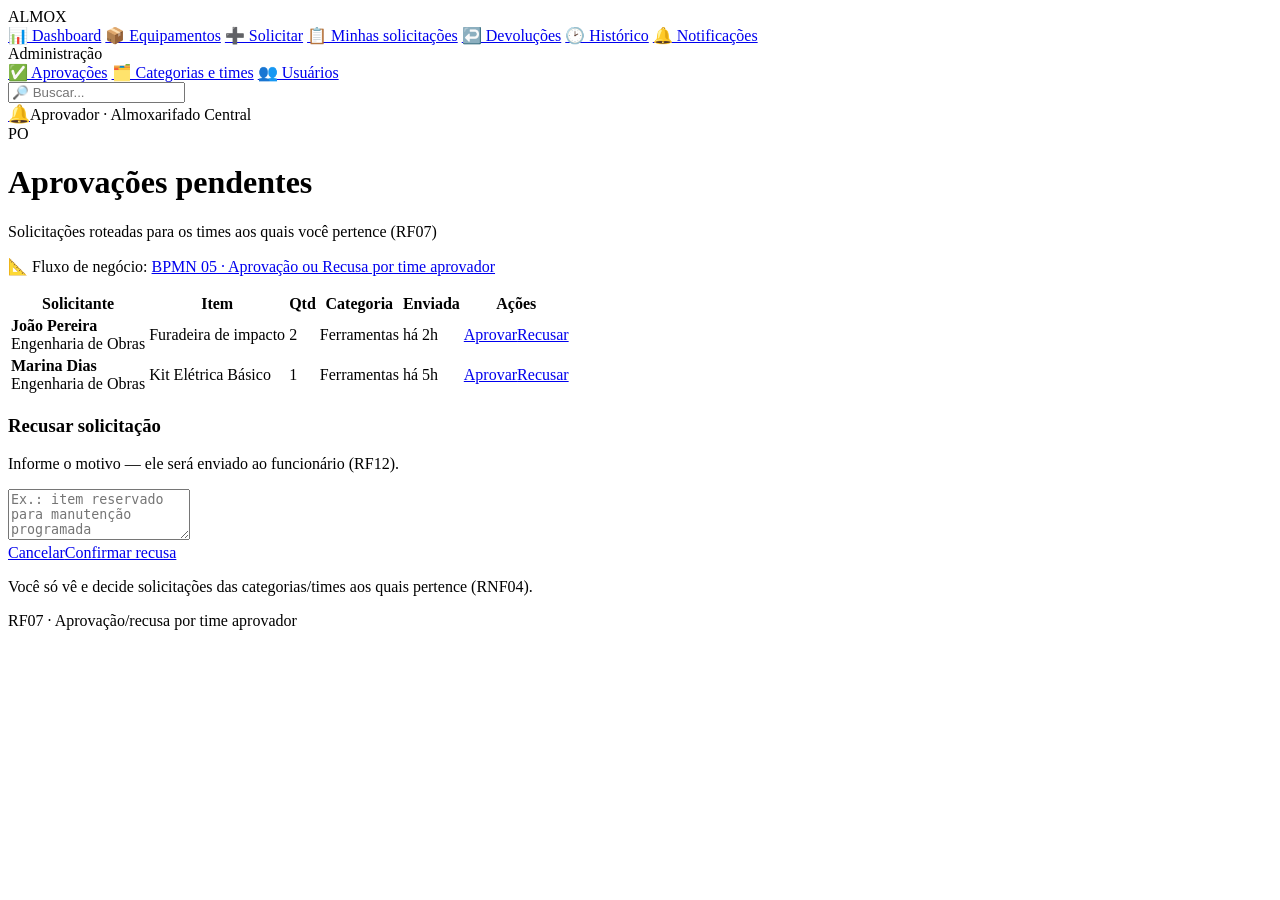
==== aprovacoes.html @ 72dbb970 "fix: add html" ====
﻿<!DOCTYPE html>
<html lang="pt-BR">
<head>
<meta charset="UTF-8">
<meta name="viewport" content="width=device-width, initial-scale=1.0">
<title>ALMOX Web · Aprovações (RF07)</title>
<link rel="stylesheet" href="../assets/style.css">
</head>
<body class="web">
<div class="shell">
  <nav class="sidebar">
    <div class="brand">ALMOX</div>
    <a href="dashboard.html">📊 Dashboard</a>
    <a href="equipamentos.html">📦 Equipamentos</a>
    <a href="solicitar.html">➕ Solicitar</a>
    <a href="minhas-solicitacoes.html">📋 Minhas solicitações</a>
    <a href="devolucoes.html">↩️ Devoluções</a>
    <a href="historico.html">🕑 Histórico</a>
    <a href="notificacoes.html">🔔 Notificações</a>
    <div class="group">Administração</div>
    <a href="aprovacoes.html" class="active">✅ Aprovações</a>
    <a href="categorias-times.html">🗂️ Categorias e times</a>
    <a href="usuarios.html">👥 Usuários</a>
  </nav>
  <div class="main">
    <header class="topbar">
      <input class="search" placeholder="🔎 Buscar...">
      <div class="row center"><a href="notificacoes.html" style="font-size:18px">🔔</a><span class="badge info">Aprovador · Almoxarifado Central</span><div class="avatar">PO</div></div>
    </header>
    <div class="content">
      <div class="pagehead"><h1>Aprovações pendentes</h1><p>Solicitações roteadas para os times aos quais você pertence (RF07)</p></div>
      <p class="bpmn-ref">📐 Fluxo de negócio: <a href="../bpmns/" target="_blank">BPMN 05 · Aprovação ou Recusa por time aprovador</a></p>

      <div class="card" style="padding:0">
        <table>
          <thead><tr><th>Solicitante</th><th>Item</th><th>Qtd</th><th>Categoria</th><th>Enviada</th><th>Ações</th></tr></thead>
          <tbody>
            <tr>
              <td><strong>João Pereira</strong><div class="small muted">Engenharia de Obras</div></td>
              <td>Furadeira de impacto</td><td>2</td><td>Ferramentas</td><td>há 2h</td>
              <td class="row"><a href="#" class="btn sm">Aprovar</a><a href="#" class="btn sm danger">Recusar</a></td>
            </tr>
            <tr>
              <td><strong>Marina Dias</strong><div class="small muted">Engenharia de Obras</div></td>
              <td>Kit Elétrica Básico</td><td>1</td><td>Ferramentas</td><td>há 5h</td>
              <td class="row"><a href="#" class="btn sm">Aprovar</a><a href="#" class="btn sm danger">Recusar</a></td>
            </tr>
          </tbody>
        </table>
      </div>

      <div class="card mt16" style="max-width:520px">
        <h3>Recusar solicitação</h3>
        <p class="small muted">Informe o motivo — ele será enviado ao funcionário (RF12).</p>
        <textarea rows="3" placeholder="Ex.: item reservado para manutenção programada"></textarea>
        <div class="row spread mt16"><a href="#" class="btn ghost">Cancelar</a><a href="#" class="btn danger">Confirmar recusa</a></div>
      </div>
      <p class="small muted mt16">Você só vê e decide solicitações das categorias/times aos quais pertence (RNF04).</p>
    </div>
  </div>
</div>
<div class="rf-tag">RF07 · Aprovação/recusa por time aprovador</div>
</body>
</html>
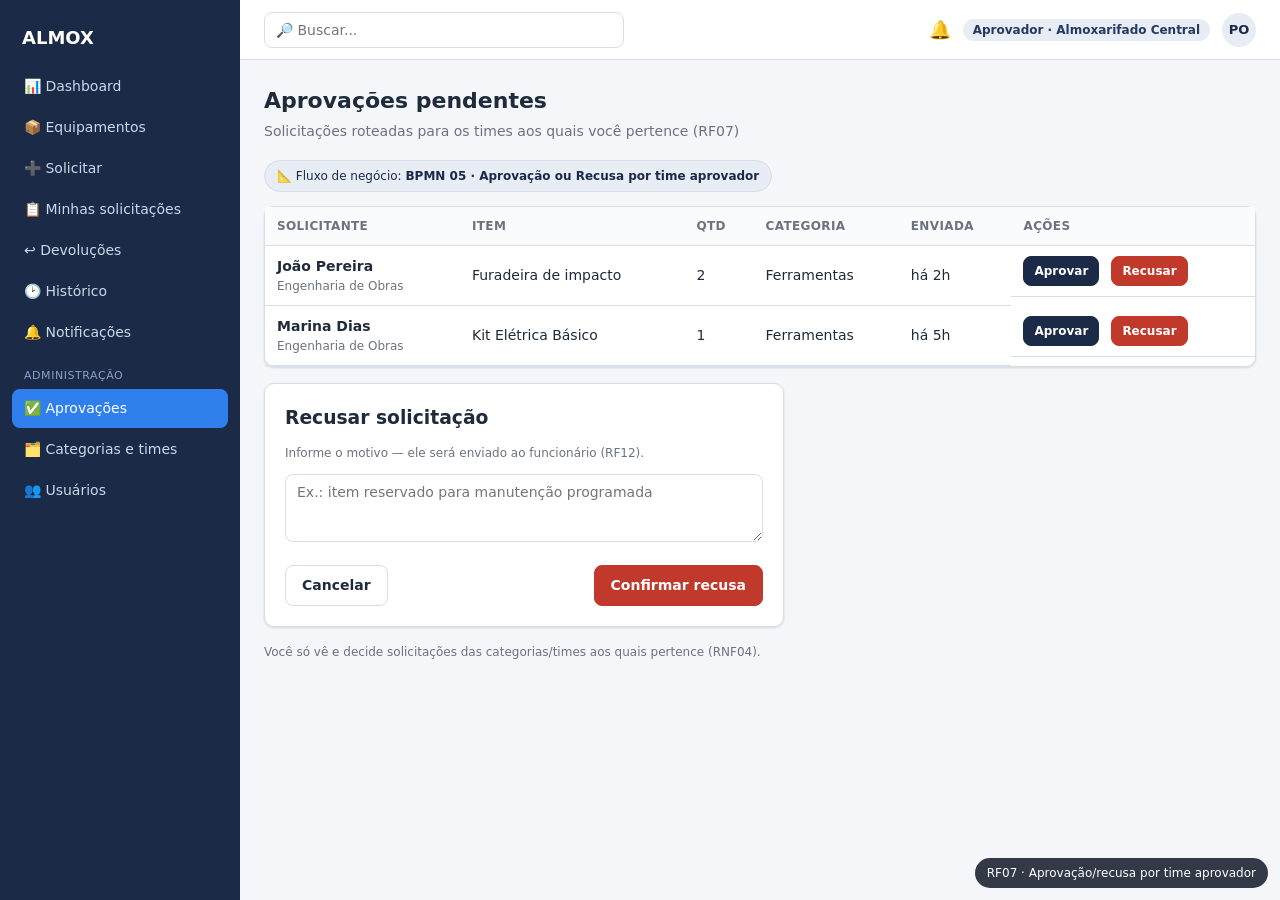
==== commit 50e12bd6: "fix: adjust UI" ====
--- a/aprovacoes.html
+++ b/aprovacoes.html
@@ -1,10 +1,10 @@
-﻿<!DOCTYPE html>
+<!DOCTYPE html>
 <html lang="pt-BR">
 <head>
 <meta charset="UTF-8">
 <meta name="viewport" content="width=device-width, initial-scale=1.0">
 <title>ALMOX Web · Aprovações (RF07)</title>
-<link rel="stylesheet" href="../assets/style.css">
+<link rel="stylesheet" href="assets/style.css">
 </head>
 <body class="web">
 <div class="shell">
@@ -29,7 +29,7 @@
     </header>
     <div class="content">
       <div class="pagehead"><h1>Aprovações pendentes</h1><p>Solicitações roteadas para os times aos quais você pertence (RF07)</p></div>
-      <p class="bpmn-ref">📐 Fluxo de negócio: <a href="../bpmns/" target="_blank">BPMN 05 · Aprovação ou Recusa por time aprovador</a></p>
+      <p class="bpmn-ref">📐 Fluxo de negócio: <a href="#" target="_blank">BPMN 05 · Aprovação ou Recusa por time aprovador</a></p>
 
       <div class="card" style="padding:0">
         <table>
--- a/assets/style.css
+++ b/assets/style.css
@@ -0,0 +1,173 @@
+/* ==========================================================================
+   ALMOX — Protótipo navegável (Web + Mobile)
+   Wireframe de média-alta fidelidade. Paleta neutra proposital (placeholder):
+   ajuste as variáveis abaixo quando a identidade visual for aprovada.
+   ========================================================================== */
+
+:root {
+  --primary: #1b2a47;
+  --primary-600: #243a63;
+  --primary-100: #e7ecf5;
+  --accent: #2f80ed;
+  --ok: #1e9e6a;
+  --ok-bg: #e4f5ee;
+  --warn: #c7820b;
+  --warn-bg: #fbf1dc;
+  --danger: #c0392b;
+  --danger-bg: #fbe9e7;
+  --muted: #6b7280;
+  --line: #d8dee9;
+  --bg: #f4f6fa;
+  --card: #ffffff;
+  --text: #1f2a3a;
+  --radius: 10px;
+  --shadow: 0 1px 3px rgba(16, 24, 40, .08), 0 1px 2px rgba(16, 24, 40, .06);
+  --font: "Segoe UI", Inter, system-ui, -apple-system, Roboto, Arial, sans-serif;
+}
+
+* { box-sizing: border-box; }
+
+body {
+  margin: 0;
+  font-family: var(--font);
+  color: var(--text);
+  background: var(--bg);
+  line-height: 1.5;
+}
+
+a { color: var(--accent); text-decoration: none; }
+a:hover { text-decoration: underline; }
+
+/* ---- Utilitários ---- */
+.muted { color: var(--muted); }
+.small { font-size: 12px; }
+.row { display: flex; gap: 12px; }
+.row.wrap { flex-wrap: wrap; }
+.spread { justify-content: space-between; align-items: center; }
+.center { align-items: center; }
+.grow { flex: 1; }
+.mt8 { margin-top: 8px; } .mt16 { margin-top: 16px; } .mt24 { margin-top: 24px; }
+.mb0 { margin-bottom: 0; }
+
+/* ---- Badges / status ---- */
+.badge { display: inline-block; padding: 2px 10px; border-radius: 999px; font-size: 12px; font-weight: 600; }
+.badge.ok { background: var(--ok-bg); color: var(--ok); }
+.badge.warn { background: var(--warn-bg); color: var(--warn); }
+.badge.danger { background: var(--danger-bg); color: var(--danger); }
+.badge.info { background: var(--primary-100); color: var(--primary-600); }
+
+/* ---- Botões ---- */
+.btn {
+  display: inline-flex; align-items: center; gap: 6px;
+  border: 1px solid var(--primary); background: var(--primary); color: #fff;
+  padding: 9px 16px; border-radius: 8px; font-size: 14px; font-weight: 600;
+  cursor: pointer; text-decoration: none;
+}
+.btn:hover { background: var(--primary-600); text-decoration: none; }
+.btn.secondary { background: #fff; color: var(--primary); }
+.btn.secondary:hover { background: var(--primary-100); }
+.btn.ghost { background: transparent; border-color: var(--line); color: var(--text); }
+.btn.danger { background: var(--danger); border-color: var(--danger); }
+.btn.sm { padding: 5px 10px; font-size: 12px; }
+
+/* ---- Inputs ---- */
+label { display: block; font-size: 13px; font-weight: 600; margin-bottom: 4px; }
+.field { margin-bottom: 14px; }
+input, select, textarea {
+  width: 100%; padding: 9px 11px; border: 1px solid var(--line);
+  border-radius: 8px; font-size: 14px; font-family: inherit; background: #fff;
+}
+input:focus, select:focus, textarea:focus { outline: 2px solid var(--accent); border-color: var(--accent); }
+.hint { font-size: 12px; color: var(--muted); margin-top: 4px; }
+.err { font-size: 12px; color: var(--danger); margin-top: 4px; }
+
+/* ---- Cards ---- */
+.card { background: var(--card); border: 1px solid var(--line); border-radius: var(--radius); box-shadow: var(--shadow); padding: 20px; }
+.card h3 { margin: 0 0 4px; }
+.kpi { display: flex; flex-direction: column; gap: 2px; }
+.kpi .val { font-size: 28px; font-weight: 700; color: var(--primary); }
+.kpi .lbl { font-size: 13px; color: var(--muted); }
+
+/* ---- Tabelas ---- */
+table { width: 100%; border-collapse: collapse; font-size: 14px; }
+th, td { text-align: left; padding: 10px 12px; border-bottom: 1px solid var(--line); }
+th { font-size: 12px; text-transform: uppercase; letter-spacing: .03em; color: var(--muted); background: #fafbfd; }
+tr:hover td { background: #fafbfd; }
+
+/* ---- Estados (empty / loading / error) ---- */
+.state { text-align: center; padding: 40px 20px; color: var(--muted); border: 1px dashed var(--line); border-radius: var(--radius); }
+.skeleton { background: linear-gradient(90deg, #eef1f6 25%, #e2e7f0 37%, #eef1f6 63%); background-size: 400% 100%; height: 14px; border-radius: 4px; animation: sk 1.4s ease infinite; }
+@keyframes sk { 0% { background-position: 100% 50%; } 100% { background-position: 0 50%; } }
+
+/* =========================================================================
+   LAYOUT WEB (desktop)
+   ========================================================================= */
+.web .shell { display: grid; grid-template-columns: 240px 1fr; min-height: 100vh; }
+.web .sidebar { background: var(--primary); color: #cdd7ea; padding: 18px 12px; }
+.web .sidebar .brand { color: #fff; font-weight: 700; font-size: 18px; padding: 6px 10px 16px; }
+.web .sidebar a { display: block; color: #cdd7ea; padding: 9px 12px; border-radius: 8px; font-size: 14px; margin-bottom: 2px; }
+.web .sidebar a:hover { background: var(--primary-600); color: #fff; text-decoration: none; }
+.web .sidebar a.active { background: var(--accent); color: #fff; }
+.web .sidebar .group { font-size: 11px; text-transform: uppercase; letter-spacing: .05em; color: #8aa0c7; padding: 14px 12px 4px; }
+.web .main { display: flex; flex-direction: column; }
+.web .topbar { height: 60px; background: #fff; border-bottom: 1px solid var(--line); display: flex; align-items: center; justify-content: space-between; padding: 0 24px; }
+.web .topbar .search { width: 360px; }
+.web .avatar { width: 34px; height: 34px; border-radius: 50%; background: var(--primary-100); color: var(--primary); display: flex; align-items: center; justify-content: center; font-weight: 700; font-size: 13px; }
+.web .content { padding: 24px; max-width: 1100px; }
+.web .pagehead { margin-bottom: 18px; }
+.web .pagehead h1 { margin: 0; font-size: 22px; }
+.web .pagehead p { margin: 4px 0 0; color: var(--muted); font-size: 14px; }
+.web .grid { display: grid; gap: 16px; }
+.web .grid.c4 { grid-template-columns: repeat(4, 1fr); }
+.web .grid.c3 { grid-template-columns: repeat(3, 1fr); }
+.web .grid.c2 { grid-template-columns: repeat(2, 1fr); }
+
+/* RF / tag de rastreabilidade */
+.rf-tag { position: fixed; bottom: 12px; right: 12px; background: #111827; color: #fff; font-size: 12px; padding: 6px 12px; border-radius: 999px; opacity: .85; z-index: 50; }
+
+/* centralizador para telas públicas (login/cadastro) */
+.auth-wrap { min-height: 100vh; display: flex; align-items: center; justify-content: center; padding: 24px; background: linear-gradient(135deg, var(--primary), var(--primary-600)); }
+.auth-card { width: 100%; max-width: 420px; background: #fff; border-radius: 14px; padding: 32px; box-shadow: 0 10px 40px rgba(0,0,0,.25); }
+.auth-card .brand { font-size: 22px; font-weight: 800; color: var(--primary); text-align: center; margin-bottom: 4px; }
+
+/* =========================================================================
+   LAYOUT MOBILE (phone frame)
+   ========================================================================= */
+.mobile { background: #334; display: flex; align-items: flex-start; justify-content: center; padding: 24px 12px; min-height: 100vh; }
+.phone { width: 390px; max-width: 100%; height: 820px; background: var(--bg); border-radius: 36px; border: 10px solid #0b1220; box-shadow: 0 20px 60px rgba(0,0,0,.4); overflow: hidden; position: relative; display: flex; flex-direction: column; }
+.phone .notch { height: 26px; background: #0b1220; border-bottom-left-radius: 16px; border-bottom-right-radius: 16px; width: 160px; margin: 0 auto; }
+.phone .statusbar { height: 34px; display: flex; align-items: center; justify-content: space-between; padding: 0 18px; font-size: 12px; font-weight: 600; color: var(--text); }
+.phone .appbar { background: var(--primary); color: #fff; padding: 12px 16px; display: flex; align-items: center; gap: 10px; font-weight: 600; }
+.phone .appbar .icon { font-size: 18px; }
+.phone .screen { flex: 1; overflow-y: auto; padding: 14px; }
+.phone .tabbar { display: flex; border-top: 1px solid var(--line); background: #fff; }
+.phone .tabbar a { flex: 1; text-align: center; padding: 10px 2px 12px; font-size: 11px; color: var(--muted); }
+.phone .tabbar a .ic { display: block; font-size: 18px; margin-bottom: 2px; }
+.phone .tabbar a.active { color: var(--accent); font-weight: 700; }
+.phone .m-card { background: #fff; border: 1px solid var(--line); border-radius: 12px; padding: 14px; margin-bottom: 10px; box-shadow: var(--shadow); }
+.phone .list-item { background: #fff; border: 1px solid var(--line); border-radius: 12px; padding: 12px; margin-bottom: 8px; display: flex; justify-content: space-between; align-items: center; }
+.phone .fab { position: absolute; right: 18px; bottom: 76px; width: 54px; height: 54px; border-radius: 50%; background: var(--accent); color: #fff; display: flex; align-items: center; justify-content: center; font-size: 26px; box-shadow: 0 6px 16px rgba(47,128,237,.5); }
+.phone h2 { font-size: 17px; margin: 2px 0 10px; }
+
+/* hub */
+.hub { max-width: 1080px; margin: 0 auto; padding: 32px 20px; }
+.hub h1 { font-size: 26px; margin-bottom: 4px; }
+.hub .screens { display: grid; grid-template-columns: repeat(auto-fill, minmax(260px, 1fr)); gap: 14px; margin-top: 18px; }
+.hub .screen-card { background: #fff; border: 1px solid var(--line); border-radius: 10px; padding: 16px; box-shadow: var(--shadow); }
+.hub .screen-card .rf { font-size: 12px; color: var(--accent); font-weight: 700; }
+.hub .screen-card h3 { margin: 4px 0 8px; font-size: 16px; }
+.hub .screen-card .links a { margin-right: 10px; font-size: 13px; }
+.hub .tablist { display: inline-flex; background: #fff; border: 1px solid var(--line); border-radius: 999px; padding: 4px; margin-top: 10px; }
+
+/* Selo de referência ao fluxo BPMN que a tela implementa (rastreabilidade Etapa 3) */
+.bpmn-ref {
+  display: inline-block;
+  margin: 0 0 14px;
+  padding: 6px 12px;
+  background: var(--primary-100);
+  border: 1px solid var(--line);
+  border-radius: 999px;
+  font-size: 12px;
+  color: var(--primary);
+}
+.bpmn-ref a { color: var(--primary); font-weight: 600; }
